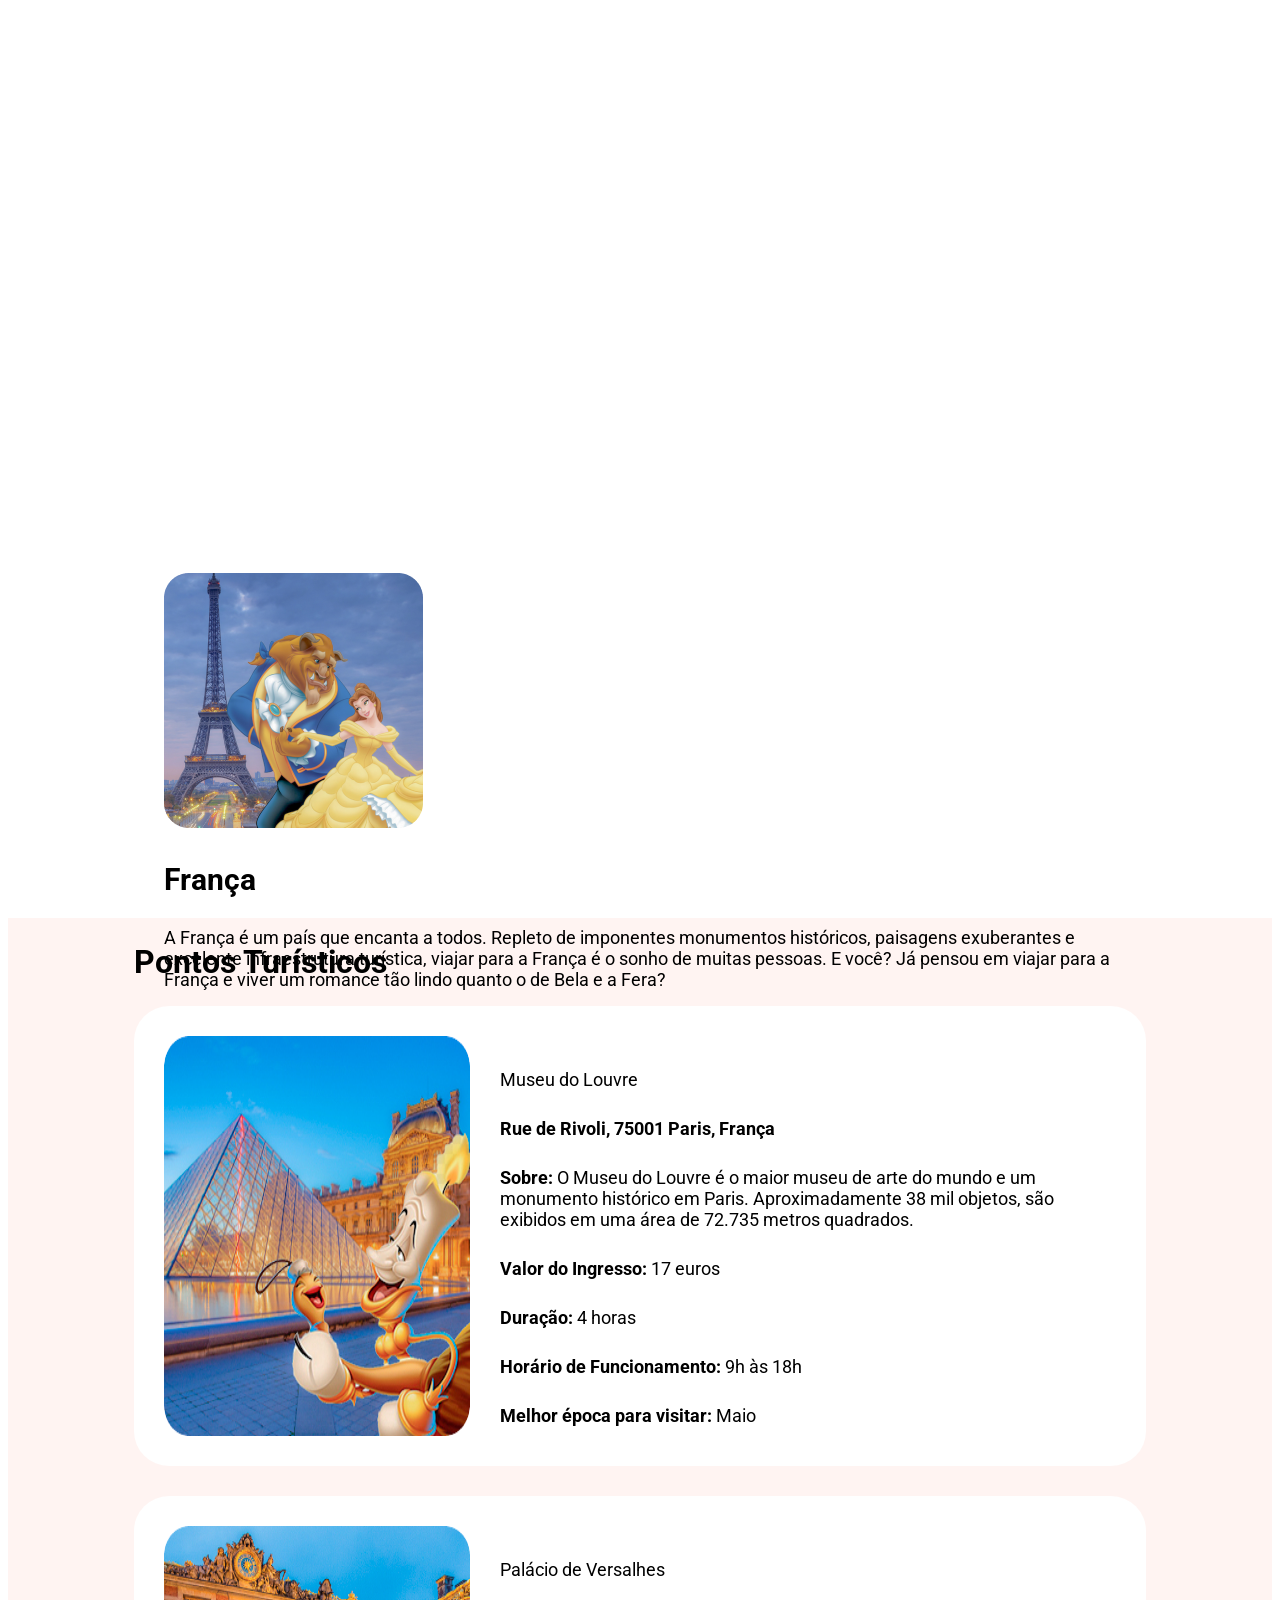
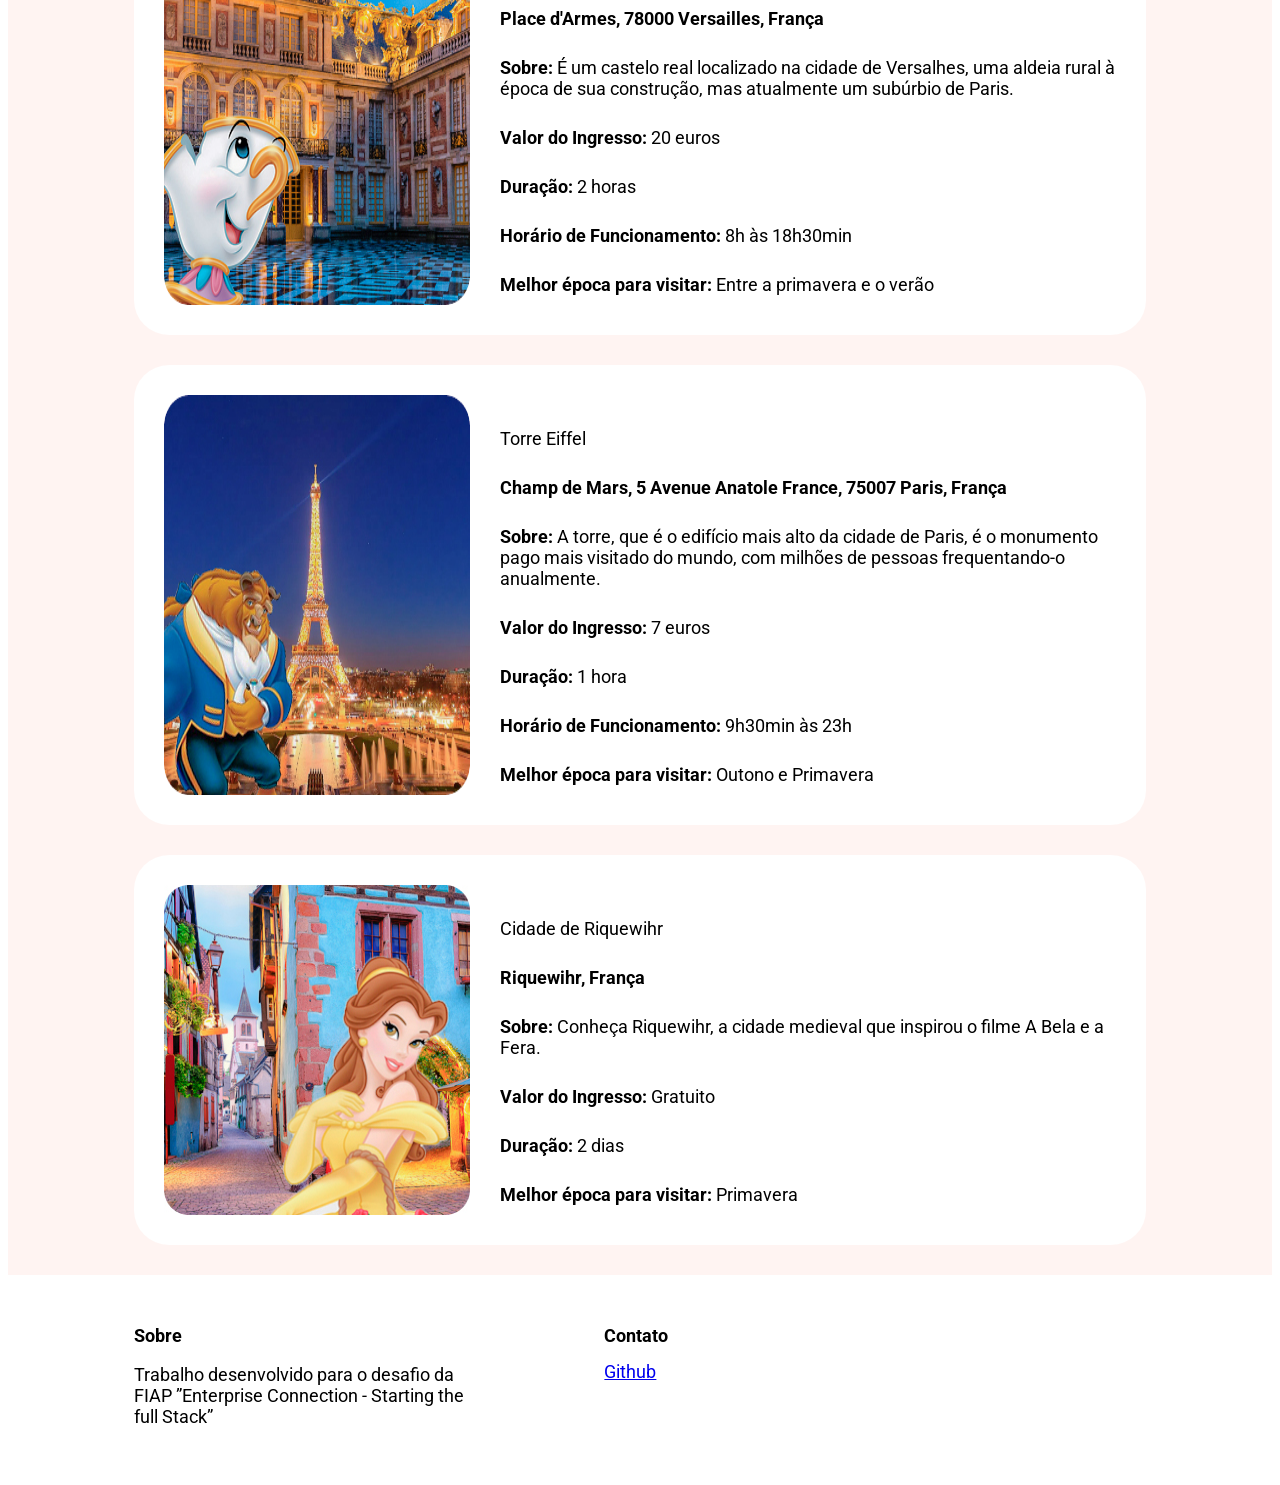
==== pages/france.html @ 5ddae0dd "Create secondary pages" ====
<!DOCTYPE html>
<html lang="pt-br">
  <head>
    <meta charset="UTF-8" />
    <meta name="viewport" content="width=device-width, initial-scale=1.0" />
    <link rel="stylesheet" href="../styles/reset.css" />
    <link rel="stylesheet" href="../styles/tourist-spots.css" />
    <link
      href="https://fonts.googleapis.com/css2?family=Roboto:wght@300;400;500;700&display=swap"
      rel="stylesheet"
    />
    <title>Magic Travel</title>
  </head>
  <body>
    <div class="site-header">
      <div class="navbar">
        <a href="../index.html">Magic Travel</a>
        <nav class="menu">
          <li><a href="../index.html">Home</a></li>
          <li>
            <a
              href="https://github.com/izzysalles/magic-travel"
              target="_blank"
            >
              Contato
            </a>
          </li>
        </nav>
      </div>
    </div>
    <div class="fairy-tale-area">
      <div class="fairy-tale-container">
        <div class="fairy-tale-text">
            <div class="images">
                <img src="../images/Bela.png" id="img1" />
              </div>
          <p class="title">França</p>
          <p class="description">
            A França é um país que encanta a todos. Repleto de imponentes
            monumentos históricos, paisagens exuberantes e excelente
            infraestrutura turística, viajar para a França é o sonho de muitas
            pessoas. E você? Já pensou em viajar para a França e viver um
            romance tão lindo quanto o de Bela e a Fera?
          </p>
        </div>
      </div>
    </div>
    <div class="places-area">
      <div class="places-container">
        <p class="title">Pontos Turísticos</p>
        <div class="places">
          <img src="../images/Louvre.png" />
          <div class="places-text">
            <p>Museu do Louvre</p>
            <p><strong>Rue de Rivoli, 75001 Paris, França</strong></p>
            <p>
              <strong>Sobre:</strong> O Museu do Louvre é o maior museu de arte
              do mundo e um monumento histórico em Paris. Aproximadamente 38 mil
              objetos, são exibidos em uma área de 72.735 metros quadrados.
            </p>
            <p>
              <strong>Valor do Ingresso:</strong> 17 euros
            </p>
            <p>
                <strong>Duração:</strong> 4 horas
            </p>
            <p>
              <strong>Horário de Funcionamento:</strong> 9h às 18h
            </p>
            <p>
              <strong>Melhor época para visitar:</strong> Maio
            </p>
          </div>
        </div>

        <div class="places">
          <img src="../images/Versalhes.png" />
          <div class="places-text">
            <p>Palácio de Versalhes</p>
            <p><strong>Place d'Armes, 78000 Versailles, França</strong></p>
            <p>
              <strong>Sobre:</strong> É um castelo real localizado na cidade de Versalhes, uma aldeia rural à época de sua construção, mas atualmente um subúrbio de Paris.
            </p>
            <p>
                <strong>Valor do Ingresso:</strong> 20 euros
            </p>
            <p>
                <strong>Duração:</strong> 2 horas
            </p>
            <p>
                <strong>Horário de Funcionamento:</strong> 8h às 18h30min
            </p>
            <p>
                <strong>Melhor época para visitar:</strong> Entre a primavera e o verão
            </p>
          </div>
        </div>

        <div class="places">
          <img src="../images/Torre-eiffel.png" />
          <div class="places-text">
            <p>Torre Eiffel</p>
            <p><strong>Champ de Mars, 5 Avenue Anatole France, 75007 Paris, França</strong></p>
            <p>
              <strong>Sobre:</strong> A torre, que é o edifício mais alto da cidade de Paris, é o monumento pago mais visitado do mundo, com milhões de pessoas frequentando-o anualmente.
            </p>
            <p>
                <strong>Valor do Ingresso:</strong> 7 euros
            </p>
            <p>
                <strong>Duração:</strong> 1 hora
            </p>
            <p>
                <strong>Horário de Funcionamento:</strong> 9h30min às 23h
            </p>
            <p>
                <strong>Melhor época para visitar:</strong> Outono e Primavera
            </p>
          </div>
        </div>

        <div class="places">
          <img src="../images/Riquewihr.png" />
          <div class="places-text">
            <p class="tourist-spot">Cidade de Riquewihr</p>
            <p><strong>Riquewihr, França</strong></p>
            <p>
              <strong>Sobre:</strong> Conheça Riquewihr, a cidade medieval que inspirou o filme A Bela e a Fera. 
            </p>
            <p>
                <strong>Valor do Ingresso:</strong> Gratuito
            </p>
            <p>
                <strong>Duração: </strong> 2 dias
            </p>
            <p>
                <strong>Melhor época para visitar:</strong> Primavera
            </p>
          </div>
        </div>

        
      </div>
    </div>
  </body>
  <footer>
    <div class="footer-content">
      <div class="about">
        <p class="title">Sobre</p>
        <p class="description">
          Trabalho desenvolvido para o desafio da FIAP ”Enterprise Connection -
          Starting the full Stack”
        </p>
      </div>
      <div class="contact">
        <p class="title">Contato</p>
        <a class="description" href="#">Github</a>
      </div>
    </div>
  </footer>
</html>
---- styles/tourist-spots.css ----
@media only screen and (max-width: 850px) {
  .places {
    width: 500px;
    flex-direction: column;
  }
}

@media only screen and (max-width: 655px) {
  .fairy-tale-area {
    height: auto !important;
  }

  .fairy-tale-container {
    flex-direction: column;
    padding-top: 50px;
    padding-bottom: 50px;
  }

  .fairy-tale-container .fairy-tale-text {
    margin-top: 30px !important;
  }

  .places .places-text {
    margin-left: 0 !important;
  }
}

body, footer {
  font-family:'Roboto', Arial, Helvetica, sans-serif;
}

.site-header {
  background: url("../images/Castle-background.png") no-repeat center;
  background-size: cover;
  width: 100%;
  height: 450px;
  box-sizing: border-box;
  display: grid;
  grid-template-columns: 10% 80% 10%;
}

.site-header a {
  font-size: 36px;
  color: #ffffff;
  font-weight: 700;
  text-decoration: none;
  margin-top: 30px;
}

.navbar {
  grid-column-start: 2;
  height: 12%;
  display: flex;
  align-items: center;
}

nav {
  flex: 1;
  text-align: right;
}

nav, ul, li {
  list-style: none;
  display: inline-block;
  margin-left: 60px;
}

.menu a {
  font-size: 20px;
  font-weight: 500;
  display: inline-block;
}

.fairy-tale-area {
  width: 100%;
  height: 460px;
  box-sizing: border-box;
  display: grid;
  grid-template-columns: 10% 80% 10%;
}

.fairy-tale-container {
  grid-column-start: 2;
  width: 100%;
  height: 100%;
  display: flex;
  box-sizing: border-box;
  align-items: center;
  justify-content: center;
}

.fairy-tale-container img:hover {
  opacity: 0.8;
}

.fairy-tale-container .fairy-tale-text {
  margin-top: 115px;
  margin-left: 30px;
  margin-bottom: auto;
}

.fairy-tale-container .title {
  display: flex;
  font-size: 30px;
  color: #000000;
  font-weight: 700;
  width: 100%;
}

.fairy-tale-container .description {
  font-size: 18px;
  color: #000000;
  font-weight: 400;
  margin-top: 24px;
  width: 100%;
  line-height: 21px;
}

.places-area {
  width: 100%;
  box-sizing: border-box;
  display: grid;
  grid-template-columns: 10% 80% 10%;
  background-color: #FFF4F2;
}

.places-container {
  grid-column-start: 2;
  width: 100%;
  height: 100%;
  display: flex;
  flex-direction: column;
  box-sizing: border-box;
  align-items: flex-start;
}

.places-container .title {
  font-weight: 700;
  font-size: 32px;
  margin-top: 25px;
  margin-bottom: 25px;
}

.places {
  width: 100%;
  display: flex;
  padding: 30px;
  border-radius: 35px;
  background-color: #ffffff;
  margin-bottom: 30px;
  box-sizing: border-box;
}

.places img:hover {
  opacity: 0.8;
}

.places .places-text {
  margin-left: 30px;
  padding-top: 15px;
  display: flex;
  flex-direction: column;
  font-size: 18px;
  line-height: 21px;
}

.places-text .title {
  font-size: 24px;
  font-weight: 700;
}

.places-text p {
  margin-bottom: 10px;
}

footer {
  width: 100%;
  box-sizing: border-box;
  display: grid;
  grid-template-columns: 10% 80% 10%;
}

footer .footer-content {
  grid-column-start: 2;
  box-sizing: border-box;
  padding-top: 32px;
  padding-bottom: 32px;
  width: 100%;
  display: flex;
  font-size: 18px;
}

footer .about {
  width: 350px;
}

footer .contact {
  margin-left: 120px;
  width: 350px;
}

footer .title {
  font-weight: 700;
  margin-bottom: 15px;
}
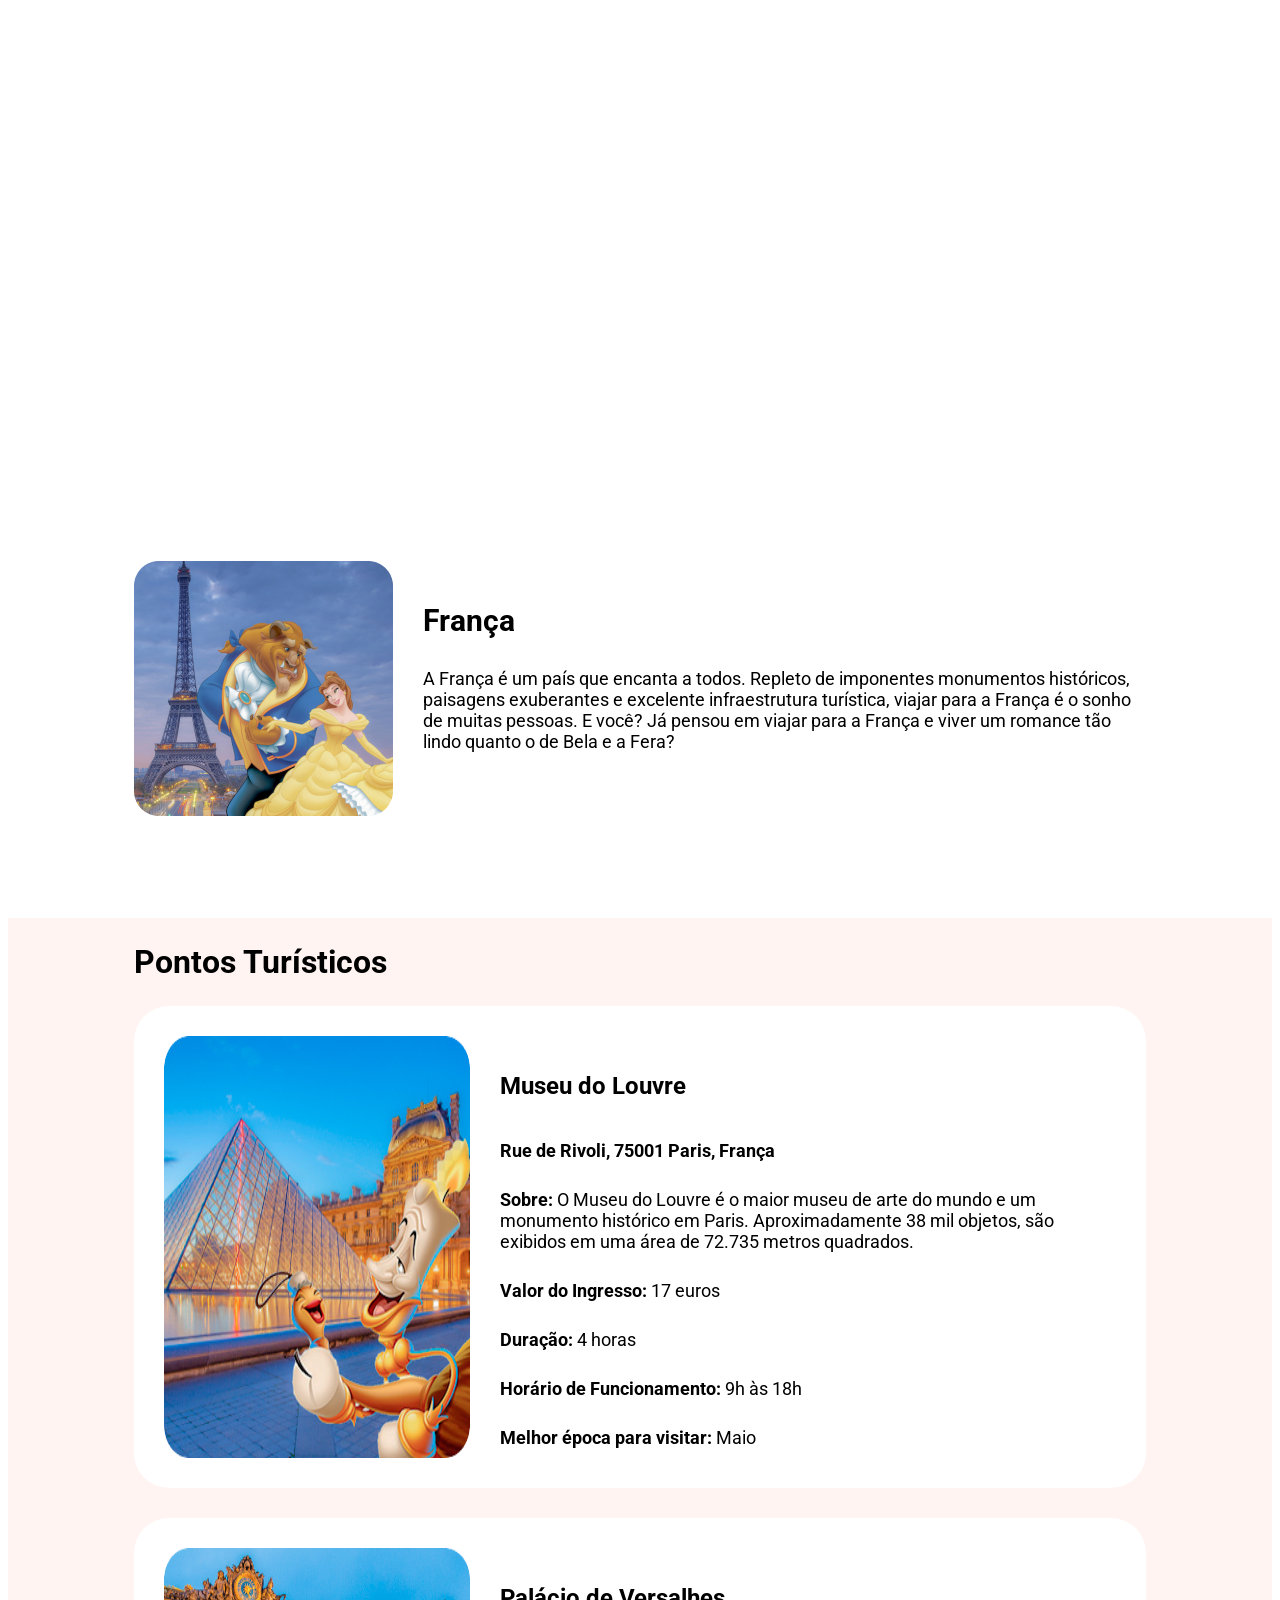
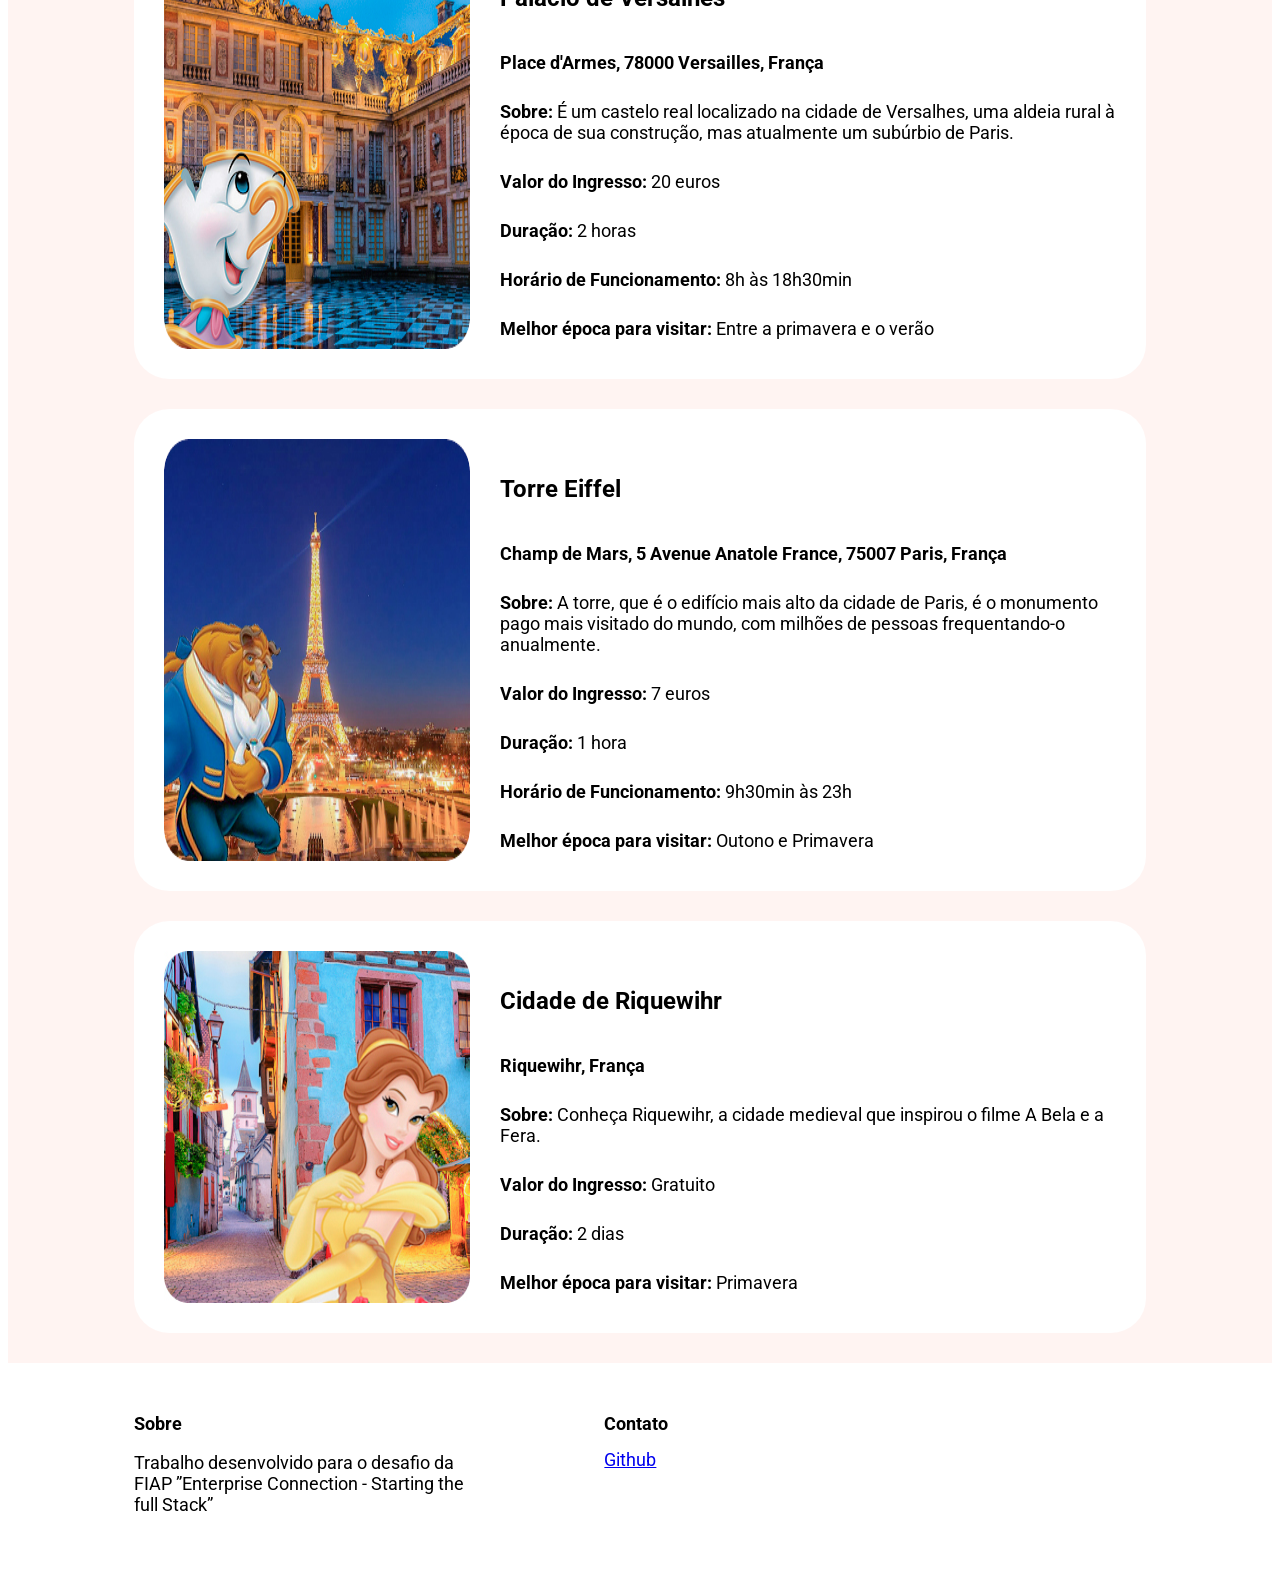
==== commit 86c21bea: "Add new classes" ====
--- a/pages/france.html
+++ b/pages/france.html
@@ -30,10 +30,8 @@
     </div>
     <div class="fairy-tale-area">
       <div class="fairy-tale-container">
+        <img src="../images/Bela.png" id="img1" />
         <div class="fairy-tale-text">
-            <div class="images">
-                <img src="../images/Bela.png" id="img1" />
-              </div>
           <p class="title">França</p>
           <p class="description">
             A França é um país que encanta a todos. Repleto de imponentes
@@ -51,7 +49,7 @@
         <div class="places">
           <img src="../images/Louvre.png" />
           <div class="places-text">
-            <p>Museu do Louvre</p>
+            <p class="title">Museu do Louvre</p>
             <p><strong>Rue de Rivoli, 75001 Paris, França</strong></p>
             <p>
               <strong>Sobre:</strong> O Museu do Louvre é o maior museu de arte
@@ -76,7 +74,7 @@
         <div class="places">
           <img src="../images/Versalhes.png" />
           <div class="places-text">
-            <p>Palácio de Versalhes</p>
+            <p class="title">Palácio de Versalhes</p>
             <p><strong>Place d'Armes, 78000 Versailles, França</strong></p>
             <p>
               <strong>Sobre:</strong> É um castelo real localizado na cidade de Versalhes, uma aldeia rural à época de sua construção, mas atualmente um subúrbio de Paris.
@@ -99,7 +97,7 @@
         <div class="places">
           <img src="../images/Torre-eiffel.png" />
           <div class="places-text">
-            <p>Torre Eiffel</p>
+            <p class="title">Torre Eiffel</p>
             <p><strong>Champ de Mars, 5 Avenue Anatole France, 75007 Paris, França</strong></p>
             <p>
               <strong>Sobre:</strong> A torre, que é o edifício mais alto da cidade de Paris, é o monumento pago mais visitado do mundo, com milhões de pessoas frequentando-o anualmente.
@@ -122,7 +120,7 @@
         <div class="places">
           <img src="../images/Riquewihr.png" />
           <div class="places-text">
-            <p class="tourist-spot">Cidade de Riquewihr</p>
+            <p class="title">Cidade de Riquewihr</p>
             <p><strong>Riquewihr, França</strong></p>
             <p>
               <strong>Sobre:</strong> Conheça Riquewihr, a cidade medieval que inspirou o filme A Bela e a Fera. 
@@ -138,8 +136,6 @@
             </p>
           </div>
         </div>
-
-        
       </div>
     </div>
   </body>
